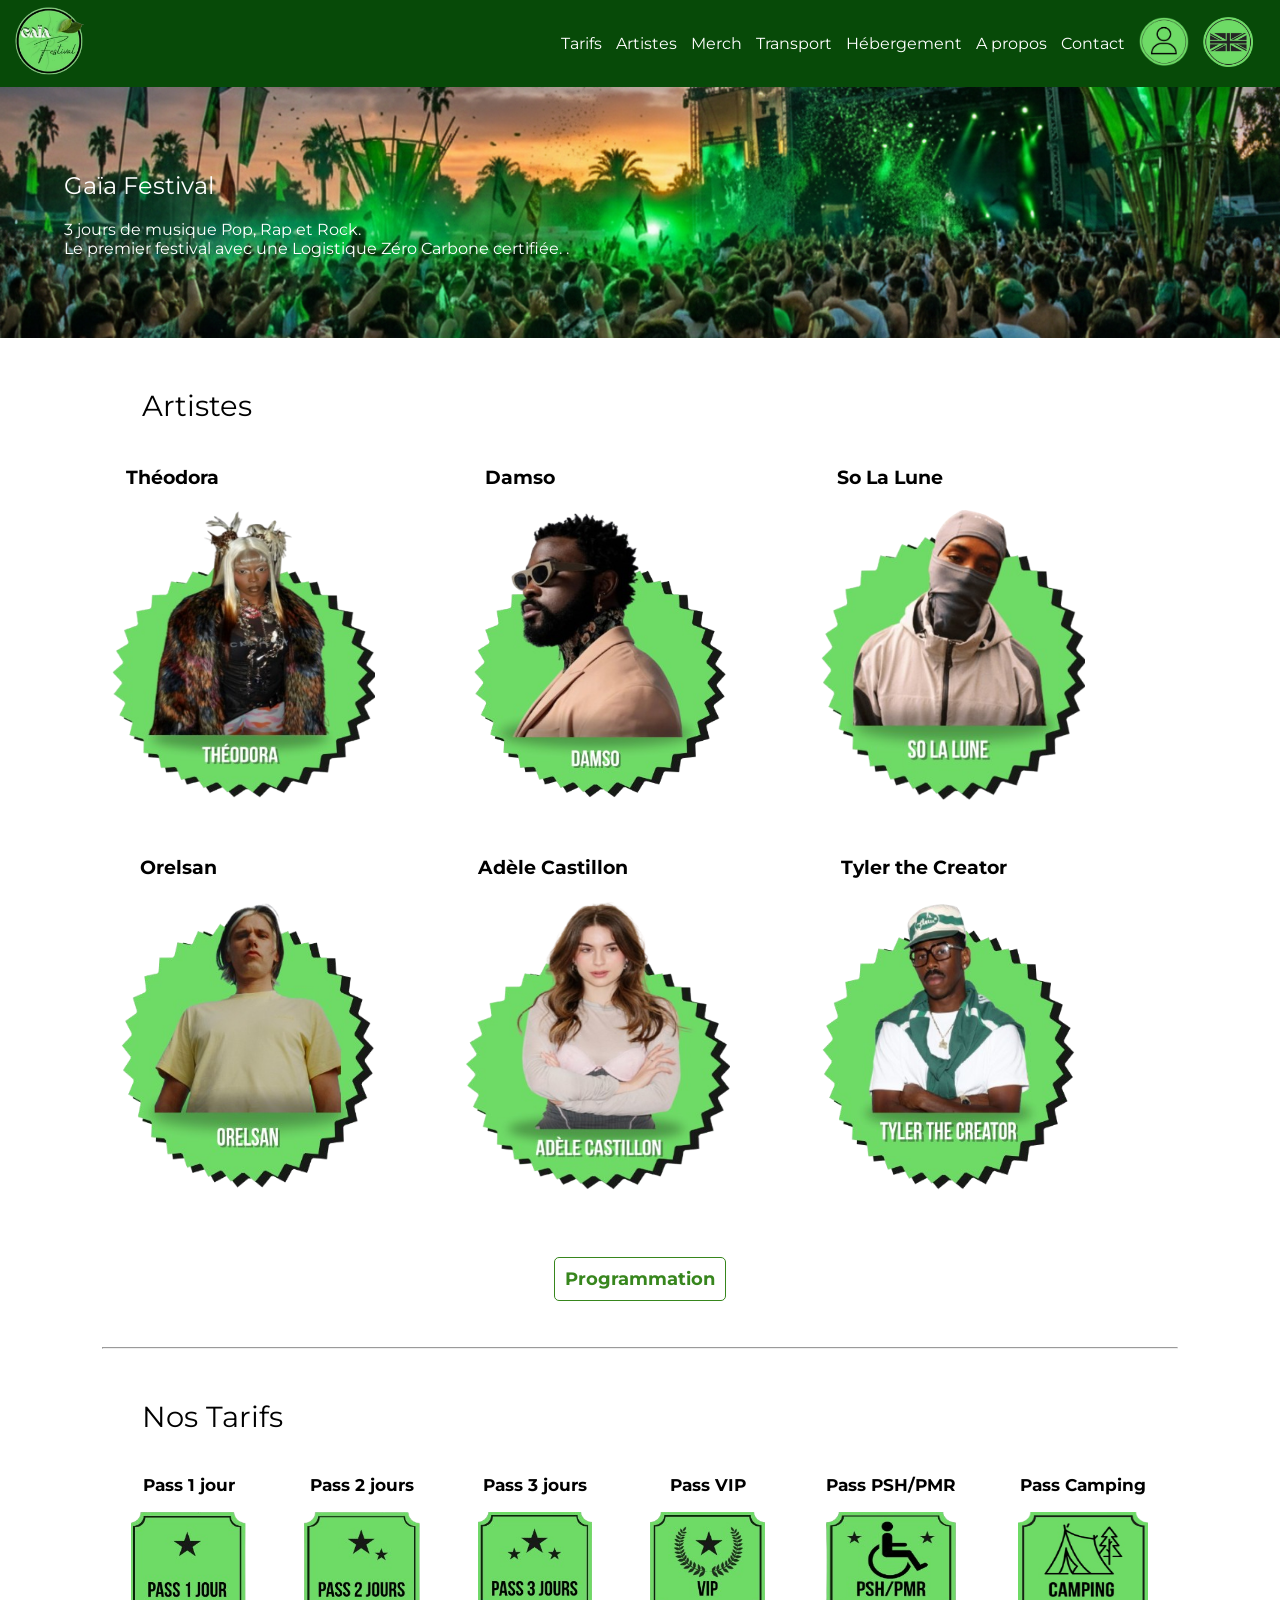
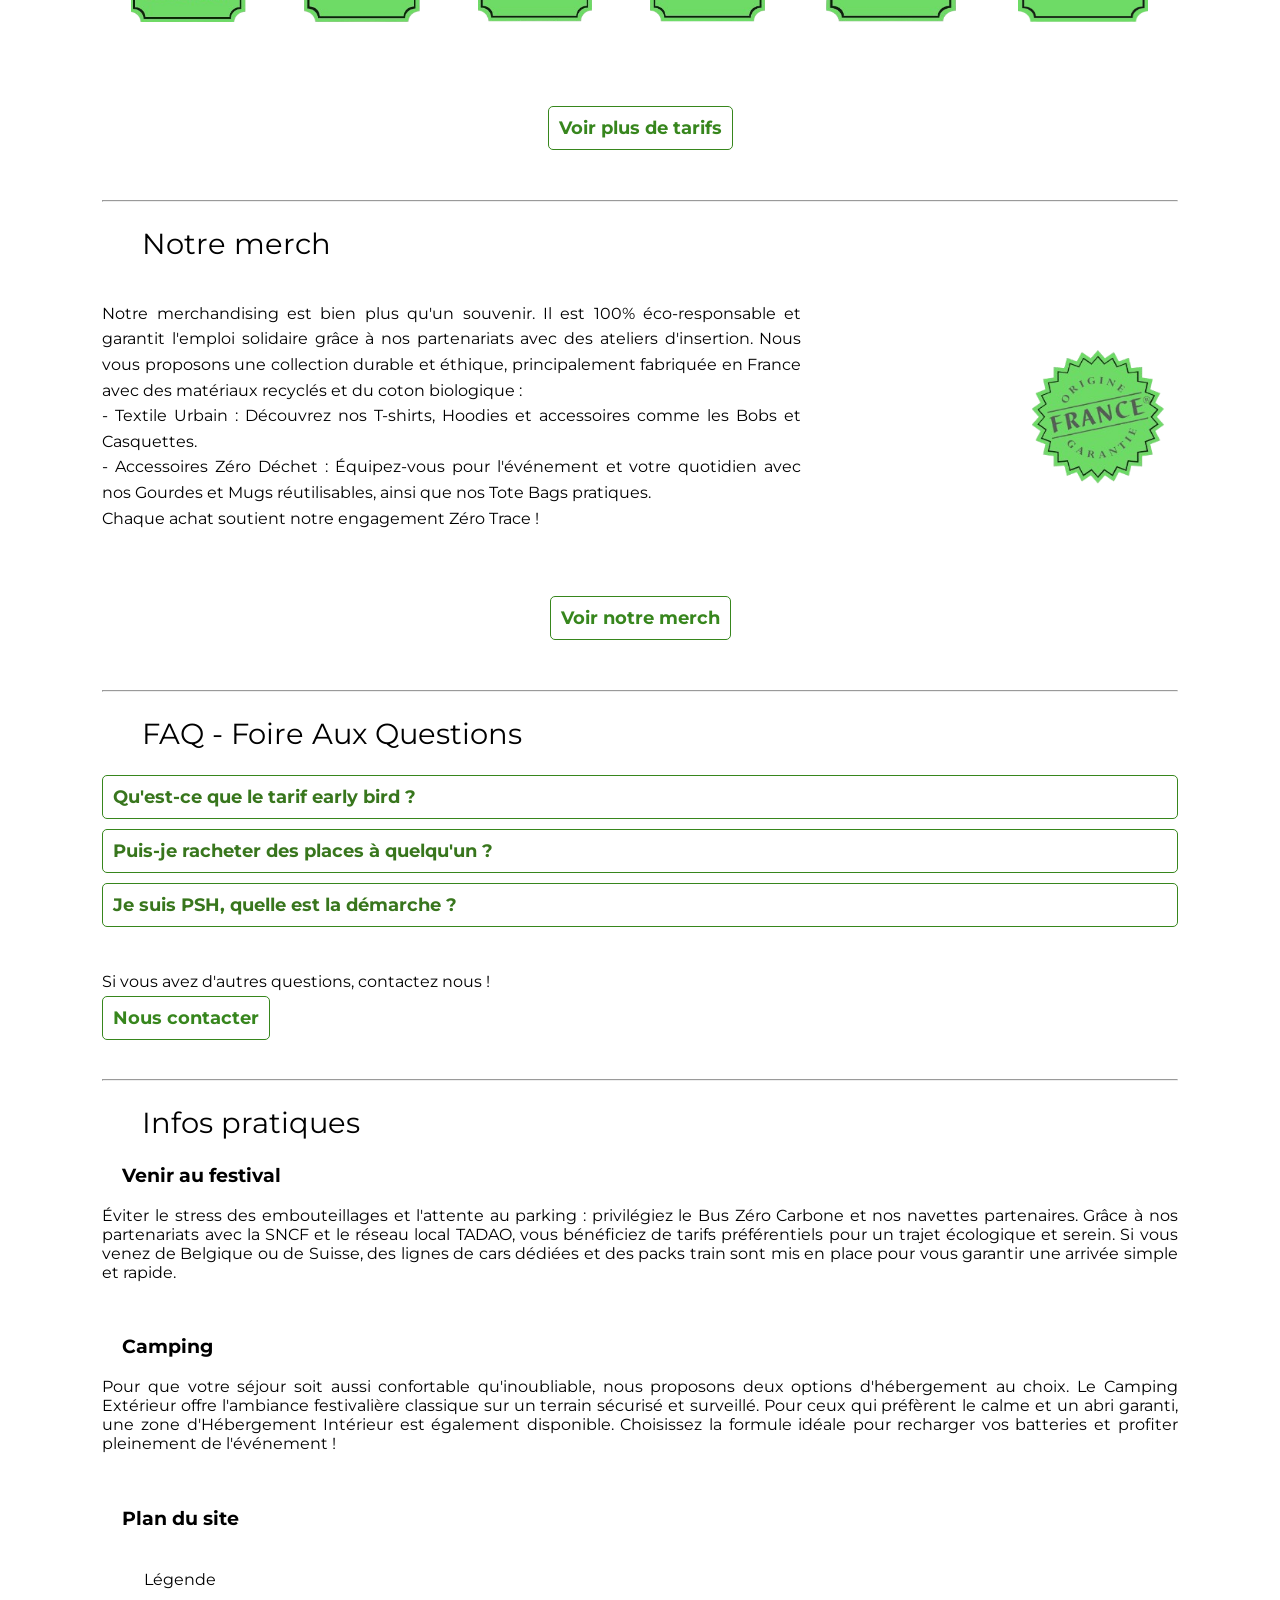
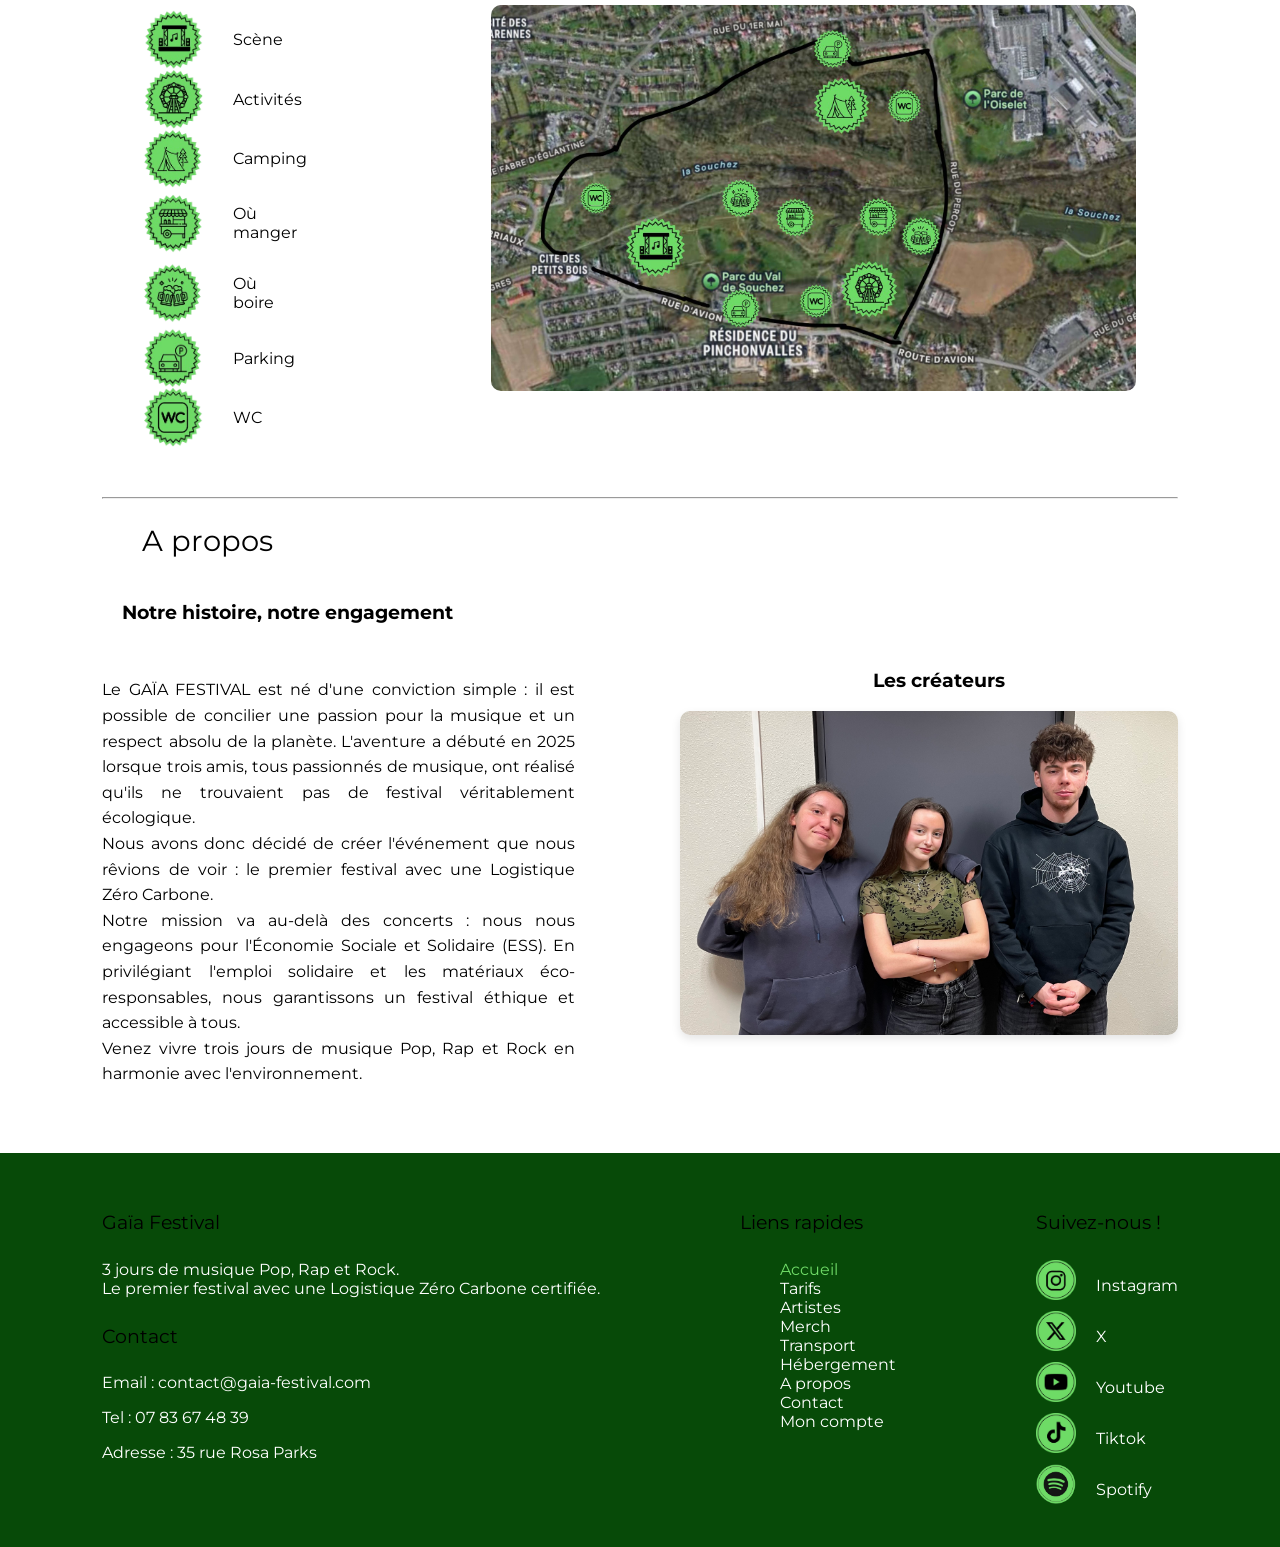
==== index.html @ 88a490f9 "Import du dossier" ====
<!doctype html>
<html lang="fr">
<head>
  <meta charset="UTF-8" />
  <title>Gaïa Festival</title>
  <link rel="stylesheet" href="Homepage_gaia_festival.css">
  <link rel="stylesheet" href="global.css">
    <link rel="icon" href="./images/GF-rbg.png"/>

  <link rel="preconnect" href="https://fonts.googleapis.com">
  <link rel="preconnect" href="https://fonts.gstatic.com" crossorigin>
  <link href="https://fonts.googleapis.com/css2?family=Montserrat:ital,wght@0,100..900;1,100..900&display=swap" rel="stylesheet">

  <link rel="preconnect" href="https://fonts.googleapis.com">
  <link rel="preconnect" href="https://fonts.gstatic.com" crossorigin>
  <link href="https://fonts.googleapis.com/css2?family=Bebas+Neue&family=Montserrat:ital,wght@0,100..900;1,100..900&display=swap" rel="stylesheet">
</head>

<body>

<header class="navigation">
    <div class="logo">
        <a href="#"><img src="images/GF-rbg.png" alt="Logo Gaia" class="logo_Gaia"></a>
    </div>
  <div class="nav-liens">
    <nav>
      <ul>
        <li><a href="tarifs_gaia_festival.html">Tarifs</a></li>
        <li><a href="artistes_gaia_festival.html">Artistes</a></li>
        <li><a href="merch_gaia_festival.html">Merch</a></li>
        <li><a href="transport_gaia_festival.html">Transport</a></li>
        <li><a href="hebergement_gaia_festival.html">Hébergement</a></li>
        <li><a href="apropos_gaia_festival.html">A propos</a></li>
        <li><a href="contact_gaia_festival.html">Contact</a></li>
          <li><a href="id_gaia_festival.html"><img src="images/id_user-rbg.png" alt="s'identifier" class="id_user"></a></li>
          <li><a href="Homepage_gaia_festival_ANGLAIS.html"><img src="images/anglais-rbg.png" alt="Anglais Logo" class="logo-anglais"></a></li>
      </ul>
    </nav>
  </div>
</header>

  <section class="banniere">
    <div class="hero">
      <div class="hero-content">
        <h1>Gaïa Festival</h1>
        <p>3 jours de musique Pop, Rap et Rock.<br>
          Le premier festival avec une Logistique Zéro Carbone certifiée.
          .</p>
      </div>
    </div>
  </section>


<main>
  <section class="artistes">
    <h2>Artistes</h2>
    <div class="artistes-container">
      <div class="bloc-artiste">
        <h3>Théodora</h3>
        <img src="images/artistes/theodora-rbg.png" alt="Theodora" class="theodora">
      </div>
      <div class="bloc-artiste">
        <h3>Damso</h3>
        <img src="images/artistes/damso-rbg.png" alt="Damso" class="damso">
      </div>
      <div class="bloc-artiste">
        <h3>So La Lune</h3>
        <img src="images/artistes/so_la_lune-rbg.png" alt="So La Lune" class="solalune">
      </div>
    </div>
    <div class="artistes-container">
      <div class="bloc-artiste">
        <h3>Orelsan</h3>
        <img src="images/artistes/orelsan-rbg.png" alt="Orelsan" class="orelsan">
      </div>
      <div class="bloc-artiste">
        <h3>Adèle Castillon</h3>
        <img src="images/artistes/adele_castillon-rbg.png" alt="Adèle Castillon" class="adele-castillon">
      </div>
      <div class="bloc-artiste">
        <h3>Tyler the Creator</h3>
        <img src="images/artistes/tyler_the_creator-rbg.png" alt="Tyler the Creator" class="tyler-the-creator">
      </div>
    </div>
      <div class="submit">
          <a href="artistes_gaia_festival.html" class="bouton">Programmation</a>
      </div>
      <br><br>
    <hr>
  </section>

  <section class="Tarifs">
    <h2>Nos Tarifs</h2>
    <div class="tarifs-container">
      <div class="tarifs-bloc">
        <p>Pass 1 jour</p>
        <img src="images/pass/pass_1_jour-rbg.png" alt="Pass 1 jour" class="pass-1">
      </div>
      <div class="tarifs-bloc">
        <p>Pass 2 jours</p>
        <img src="images/pass/pass_2_jours-rbg.png" alt="Pass 2 jours" class="pass-2">
      </div>
      <div class="tarifs-bloc">
        <p>Pass 3 jours</p>
        <img src="images/pass/pass_3_jours-rbg.png" alt="Pass 3 jour" class="pass-3">
      </div>
      <div class="tarifs-bloc">
        <p>Pass VIP</p>
        <img src="images/pass/vip-rbg.png" alt="Pass VIP" class="pass-vip">
      </div>
      <div class="tarifs-bloc">
        <p>Pass PSH/PMR</p>
        <img src="images/pass/psh_pmr-rbg.png" alt="Pass psh/pmr" class="pass-psh-pmr">
      </div>
      <div class="tarifs-bloc">
        <p>Pass Camping</p>
        <img src="images/pass/pass_camping-rbg.png" alt="Pass Camping" class="pass-camping">
      </div>
    </div>
      <div class="submit">
        <a href="tarifs_gaia_festival.html" class="bouton">Voir plus de tarifs</a>
      </div>
  </section>
  <hr>

  <section class="Merch">
    <h2>Notre merch</h2>
    <div class="merch-container">
      <p>Notre merchandising est bien plus qu'un souvenir. Il est 100% éco-responsable et garantit l'emploi solidaire grâce à nos partenariats avec des ateliers d'insertion.
Nous vous proposons une collection durable et éthique, principalement fabriquée en France avec des matériaux recyclés et du coton biologique :<br>
	- Textile Urbain : Découvrez nos T-shirts, Hoodies et accessoires comme les Bobs et Casquettes.<br>
	- Accessoires Zéro Déchet : Équipez-vous pour l'événement et votre quotidien avec nos Gourdes et Mugs réutilisables, ainsi que nos Tote Bags pratiques.<br>

Chaque achat soutient notre engagement Zéro Trace !</p>
      <img src="images/made_in_france-rbg.png" alt="Made in France">
    </div>
      <br>
      <div class="submit">
        <a href="merch_gaia_festival.html" class="bouton">Voir notre merch</a>
      </div>
  </section>
  <hr>

  <section class="FAQ">
    <h2>FAQ - Foire Aux Questions </h2>
    <div class="faq-container">
      <div class="faq-item">
        <input type="checkbox" id="faq1" class="faq-toggle">
        <label for="faq1" class="faq-question">Qu'est-ce que le tarif early bird ?</label>
        <div class="faq-rep">
          <p>Le tarif early bird est un tarif réduit accordé aux premiers acheteurs et sur une quantité limitée de places.
            Ce tarif n'est accessible que sur la billetterie officielle.
            Une fois le quota atteint, le tarif évoluera en phase regular.
            Ces tarifs seront alors accessibles chez tous les réseaux de ventes classiques : billetterie officielle, Ticketmaster, Fnac, Pass Culture, ...</p>
        </div>
      </div>
      <div class="faq-item">
        <input type="checkbox" id="faq2" class="faq-toggle">
        <label for="faq2" class="faq-question">Puis-je racheter des places à quelqu'un ?</label>
        <div class="faq-rep">
          <p>
            Oui, vous pouvez racheter et revendre des places, mais uniquement via nos plateformes officielles et partenaires !
            Nous mettons à votre disposition un service de revente sécurisé afin de garantir la validité des billets.
            Vous trouverez le lien vers la billetterie de revente officielle sur notre site.
            Attention : Nous vous invitons à la plus grande vigilance concernant l'achat de billets sur des plateformes non officielles ou des réseaux sociaux, car vous risqueriez d'être victime d'une arnaque.</p>
        </div>
      </div>
      <div class="faq-item">
        <input type="checkbox" id="faq3" class="faq-toggle">
        <label for="faq3" class="faq-question">Je suis PSH, quelle est la démarche ?</label>
        <div class="faq-rep">
          <p>Pour toute réservation de places PSH, nous vous invitons à faire votre demande ici.
            Si vous avez déjà acheté vos places et que vous avez besoin d'un replacement, merci d'en faire la demande à contact@gaia-festival.com pour prévenir de ce changement.</p>
        </div>
      </div>
    </div>
    <br>
      <p> Si vous avez d'autres questions, contactez nous !</p>
      <a href="contact_gaia_festival.html" class="bouton">Nous contacter</a>
  </section>
  <hr>

  <section class="infos_pratiques">
    <h2>Infos pratiques</h2>
    <div class="infos-container">
      <div class="venir-fest">
        <h3>Venir au festival</h3>
        <p>Éviter le stress des embouteillages et l'attente au parking : privilégiez le Bus Zéro Carbone et nos navettes partenaires. Grâce à nos partenariats avec la SNCF et le réseau local TADAO, vous bénéficiez de tarifs préférentiels pour un trajet écologique et serein. Si vous venez de Belgique ou de Suisse, des lignes de cars dédiées et des packs train sont mis en place pour vous garantir une arrivée simple et rapide.</p>
      </div>
        <br>
      <div class="camping">
        <h3>Camping</h3>
        <p>Pour que votre séjour soit aussi confortable qu'inoubliable, nous proposons deux options d'hébergement au choix. Le Camping Extérieur offre l'ambiance festivalière classique sur un terrain sécurisé et surveillé. Pour ceux qui préfèrent le calme et un abri garanti, une zone d'Hébergement Intérieur est également disponible. Choisissez la formule idéale pour recharger vos batteries et profiter pleinement de l'événement !</p>
      </div>
    </div>
      <br>
    <div class="plan-site">
      <h3>Plan du site</h3>
      <div class="plan-container">
        <div class="legende">
          <h4>Légende</h4>
          <div class="plan-icones">
            <div class="bloc-icone-plan">
              <img src="images/logo_plan/scene-rbg.png" alt="scène">
              <p>Scène</p>
            </div>
            <div class="bloc-icone-plan">
              <img src="images/logo_plan/activités-rbg.png" alt="activités">
              <p>Activités</p>
            </div>
            <div class="bloc-icone-plan">
              <img src="images/logo_plan/camping-rbg.png" alt="camping">
              <p>Camping</p>
            </div>
            <div class="bloc-icone-plan">
              <img src="images/logo_plan/food_truck-rbg.png" alt="foodtruck">
              <p>Où manger</p>
            </div>
            <div class="bloc-icone-plan">
              <img src="images/logo_plan/rp_damien_torché.png" alt="boire">
              <p>Où boire</p>
            </div>
            <div class="bloc-icone-plan">
              <img src="images/logo_plan/parking-rbg.png" alt="parking">
              <p>Parking</p>
            </div>
            <div class="bloc-icone-plan">
              <img src="images/logo_plan/wc-rbg.png" alt="wc">
              <p>WC</p>
            </div>
          </div>
        </div>
        <img src="images/logo_plan/plan-site.jpg" alt="plan-rbg" class="plan">
      </div>
    </div>
  </section>
    <hr>

  <section class="APropos">
    <h2>A propos</h2>
    <div class="APropos-container">
      <div class="APropos-titre-txt">
        <h3>Notre histoire, notre engagement</h3><br>
        <p>Le GAÏA FESTIVAL est né d'une conviction simple : il est possible de concilier une passion pour la musique et un respect absolu de la planète. L'aventure a débuté en 2025 lorsque trois amis, tous passionnés de musique, ont réalisé qu'ils ne trouvaient pas de festival véritablement écologique.<br>

          Nous avons donc décidé de créer l'événement que nous rêvions de voir : le premier festival avec une Logistique Zéro Carbone.<br>

          Notre mission va au-delà des concerts : nous nous engageons pour l'Économie Sociale et Solidaire (ESS). En privilégiant l'emploi solidaire et les matériaux éco-responsables, nous garantissons un festival éthique et accessible à tous. <br>

          Venez vivre trois jours de musique Pop, Rap et Rock en harmonie avec l'environnement.</p>
      </div>
        <br>
      <div class="Createurs">
        <h3>Les créateurs</h3>
        <img src="images/images/les_createurs(modification).jpeg" alt="Les Createurs">
      </div>
    </div>
  </section>

</main>

<footer class="footer">
  <div class="footer-container">
    <div class="footer-about_contact">
      <div class="footer-about">
        <h4>Gaïa Festival</h4>
        <p>3 jours de musique Pop, Rap et Rock.<br>
          Le premier festival avec une Logistique Zéro Carbone certifiée.</p>
      </div>
      <div class="footer-contact">
        <h4>Contact</h4>
        <p> Email : contact@gaia-festival.com</p>
        <p> Tel : 07 83 67 48 39 </p>
        <p> Adresse : 35 rue Rosa Parks</p>
      </div>
    </div>
    <div class="footer-nav">
      <h4>Liens rapides</h4>
      <ul>
        <li><a href="#" class="active">Accueil</a></li>
        <li><a href="tarifs_gaia_festival.html">Tarifs</a></li>
        <li><a href="artistes_gaia_festival.html">Artistes</a></li>
        <li><a href="merch_gaia_festival.html">Merch</a></li>
        <li><a href="transport_gaia_festival.html">Transport</a></li>
        <li><a href="hebergement_gaia_festival.html">Hébergement</a></li>
        <li><a href="apropos_gaia_festival.html">A propos</a></li>
        <li><a href="contact_gaia_festival.html">Contact</a></li>
          <li><a href="id_gaia_festival.html">Mon compte</a></li>
      </ul>
    </div>
    <div class="footer-social">
      <h4>Suivez-nous !</h4>
      <div class="social-icons">
        <div class="bloc-reseaux">
          <img src="images/logo_reseaux/insta-rbg.png" alt="Instagram">
          <a href="#"><p>Instagram</p></a>
        </div>
        <div class="bloc-reseaux">
          <img src="images/logo_reseaux/x-rbg.png" alt="X">
          <a href="#"><p>X</p></a>
        </div>
        <div class="bloc-reseaux">
          <img src="images/logo_reseaux/ytb-rbg.png" alt="Youtube">
          <a href="#"><p>Youtube</p></a>
        </div>
        <div class="bloc-reseaux">
          <img src="images/logo_reseaux/tiktok-rbg.png" alt="Tiktok">
          <a href="#"><p>Tiktok</p></a>
        </div>
        </div>
        <div class="bloc-reseaux">
          <img src="images/logo_reseaux/spotify-rbg.png" alt="Spotify">
          <a href="#"><p>Spotify</p></a>
        </div>
      </div>
    </div>
  </div>
</footer>

</body>
</html>
---- Homepage_gaia_festival.css ----
.hero{
    background-image: url("images/images/gaia_hero_banniere.png");
    background-size: cover;
    background-position: center;
    background-repeat: no-repeat;
    padding: 5%;
    color: #ffffff;
}

.hero-content {
    text-align: left;
}

main {
    margin-right: 8%;
    margin-left: 8%;
}

.artistes-container {
    display: flex;
    flex-wrap: wrap;
    justify-content: center;
}

.bloc-artistes {
    display: flex;
    flex-direction: column;
    align-items: center;
}

.theodora, .damso, .solalune, .orelsan, .adele-castillon, .tyler-the-creator {
    width: 75%;
    height: 75%;
}

.tarifs-container {
    display: flex;
    flex-wrap: wrap;
    justify-content: space-around;
    padding-bottom: 5%;
}

.tarifs-bloc {
    display: flex;
    flex-direction: column;
    align-items: center;
}

.tarifs-bloc p {
    text-align: center;
    font-size: 17px;
    font-weight: bold;
}

.pass-1, .pass-2, .pass-3, .pass-psh-pmr, .pass-camping {
    width: 105%;
    height: 70%;
    max-width: 130px;
    max-height: 110px;
    text-align: center;
}

.pass-vip{
    width: 105%;
    height: 70%;
    max-width: 130px;
    max-height: 110px;
    text-align: center;
}

.merch-container {
    display: flex;
    align-items: center;
    justify-content: space-between;
    gap: 40px;
    margin-top: 20px;
}

.merch-container p {
    flex: 1;
    max-width: 65%;
    text-align: justify;
    line-height: 1.6;
}

.merch-container img {
    width: 170px;
    height: auto;
    object-fit: contain;
}

.submit {
    display: flex;
    justify-content: center;
    margin-top: 30px;
}

.faq-toggle{
    display: none;
}

.faq-question {
    display: block;
    font-weight: bold;
    font-size: 18px;
    color: #38761D;
    margin-bottom: 10px;
    cursor: pointer;
    padding: 10px;
    border: 1px solid #37861D;
    border-radius: 5px;
    background-color: white;
    transition: all 0.4s ease;
}

.faq-question:hover {
    background-color: #38761D;
    color: white;
}

.faq-rep{
    font-size: 16px;
    color: #555;
    max-height: 0;
    overflow: hidden;
    transition: max-height 1.5s ease;
}

.faq-toggle:checked + .faq-question + .faq-rep {
    max-height: 200px;
    margin-top: 10px;
}

.infos-container{
    justify-content: space-around;
    align-items: center;
}

.venir-fest, .camping {
    text-align: justify;
}

.logo-plan{
    max-width: 80%;
    max-height: 70px;
    display: flex;
    flex-direction: column;
}

.plan{
    max-width: 60%;
    max-height: 60%;
    border-radius: 10px;
    align-self: center;
}

.plan-container {
    display: flex;
    flex-wrap: wrap;
    align-items: center;
    justify-content: space-around;
}

.plan-icones{
    display: flex;
    flex-direction: column;
}

.bloc-icone-plan {
    display: flex;
    align-items: center;
    max-width: 15%;
    max-height: 2%;
}

.bloc-icone-plan img{
    margin-right: 30px;
    max-width: 150%;
    max-height: 150%;
}

.APropos-container {
    display: flex;
    align-items: center;
    justify-content: space-between;
    gap: 40px;
    margin-top: 20px;
}

.APropos-titre-txt {
    flex: 1;
    max-width: 55%;
}

.APropos-titre-txt > p {
    text-align: justify;
    padding-right: 5%;
    line-height: 1.6;
}

.Createurs {
    flex: 1;
    display: flex;
    flex-direction: column;
    align-items: center;
}

.Createurs img {
    width: 100%;
    max-width: 500px;
    height: auto;
    border-radius: 10px;
    box-shadow: 0 4px 10px rgba(0,0,0,0.1);
}
---- global.css ----
body {
    font-family: "Montserrat", sans-serif;
    font-weight: 400;
    font-style: normal;
    margin: 0;
    padding: 0;
}

h1,h2,h3,h4 {
    font-family: "Montserrat", sans-serif;
    font-optical-sizing: auto;
    font-weight: 400;
    font-style: normal;
}

h2 {
    font-size: 1.8em;
    font-weight: bold;
    margin-left: 20px;
    font-family: "Montserrat", sans-serif;
    font-optical-sizing: auto;
    font-weight: 400;

    padding-left: 20px;
}

h3 {
    margin-left : 20px;
    font-weight: bold;
}

.hr {
    border: none;
    height: 10px;
    color: #38761D;
    width: 80%;
    margin: 40px auto;
}

.bouton {
    font-family: "Montserrat", sans-serif;
    font-optical-sizing: auto;
    font-style: normal;

    text-align: center;
    justify-content: center;
    font-weight: bold;
    font-size: 18px;
    color: #37861D;
    border: 1px solid #37861D;
    border-radius: 5px;
    background-color: white;


    padding: 10px;
    text-decoration: none;
    transition: all 0.4s ease;

}

.bouton:hover {
    background-color: #074A08;
    color: #ffffff;
    border-radius: 5px;
}

section {
    margin-bottom: 50px;
}

.vert {
    color: #074A08;
}

.logo-anglais {
    max-width: 50px;
    max-height: 50px;
    margin-right: 20px;
}

.id_user {
    max-width: 50px;
    max-height: 50px;
}

.logo-francais {
    max-width: 95px;
    max-height: 50px;
    margin-left: -20px;
}

.logo img {
    max-width: 70px;
    max-height: 70px;
    margin: 10% 20%;
}

.navigation {
    background-color: #074A08;
    display: flex;
    flex-wrap: nowrap;
    justify-content: space-between;
    align-items: center;
    position: sticky;
    top: 0;
    z-index: 1000;
    max-height: 130px;
}

.nav-liens ul {
    list-style: none;
    display: flex;
    flex-wrap: nowrap;
    align-items: center;
    margin: 0;
    padding: 0;
}

.nav-liens ul li {
    margin: 7px;
}

.nav-liens ul li a{
    color: #ffffff;
    text-decoration: none;
}

.nav-liens ul li a.active{
    color: #6FDB67;
}

.nav-liens ul li a:hover {
    transition: color 0.15s;
    color: #171A17;
}

.footer{
    background-color: #074A08;
    padding: 2em;
}

.footer-container h4 {
    font-size: 1.2em;
}

.footer-container h3 {
    font-size: 1.5em;
}

.footer-container {
    display: flex;
    justify-content: space-around;
}

.footer-img {
    align-items: center;
}

.footer-about_contact p {
    color: #ffffff
}

.footer-nav ul {
    list-style: none;
    margin-bottom: 8px;
}

.footer-nav ul li a{
    color: #ffffff;
    text-decoration: none;
}

.footer-nav ul li a.active {
    color: #6FDB67;
}

.footer-nav ul li a:hover {
    transition: color 0.15s;
    color: #171A17;
}

.bloc-reseaux {
    display: flex;
}

.bloc-reseaux a {
    text-decoration: none;
}

.bloc-reseaux p {
    color: #ffffff;
    display: block;
    align-self: center;
}

.bloc-reseaux p:hover {
    transition: color 0.15s;
    color: #171A17;
}

.bloc-reseaux img {
    width: 40px;
    height: 40px;
    margin-right: 20px;
}

.submit{
    display: flex;
    justify-content: center;
}
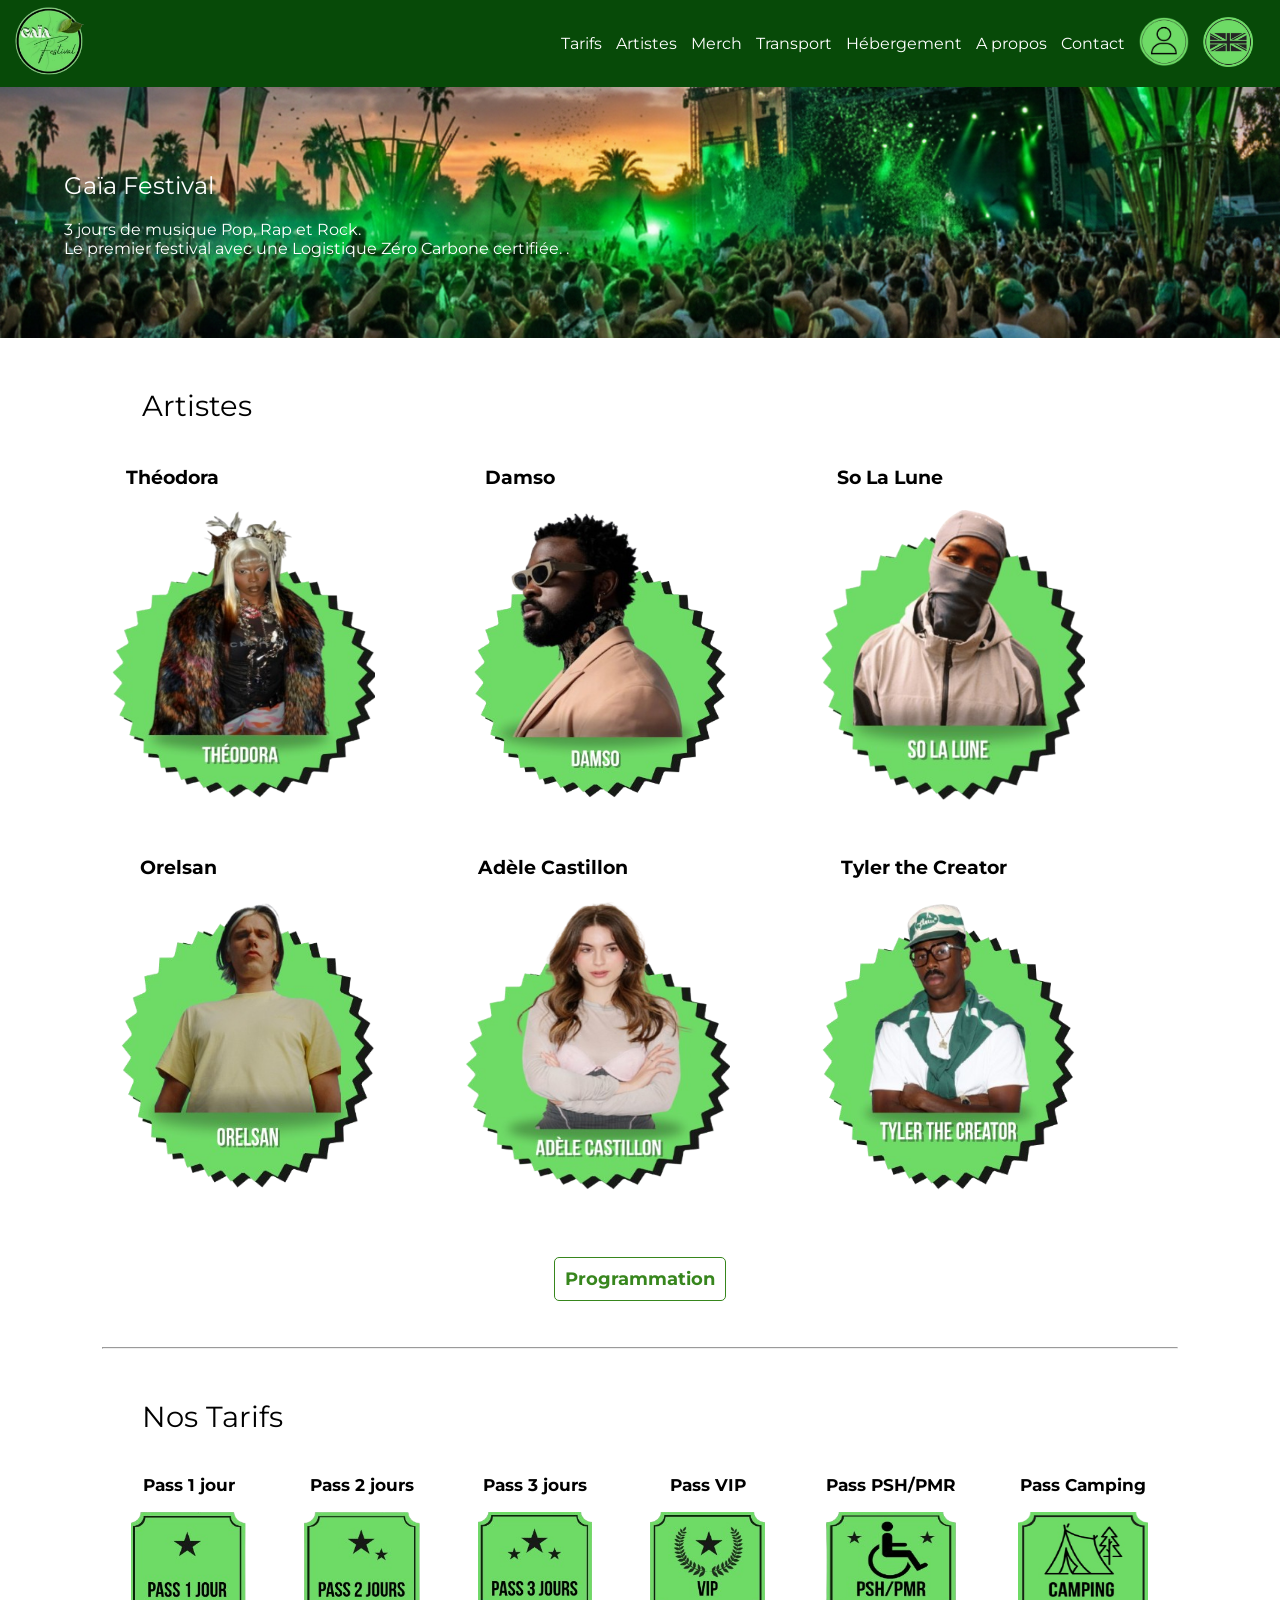
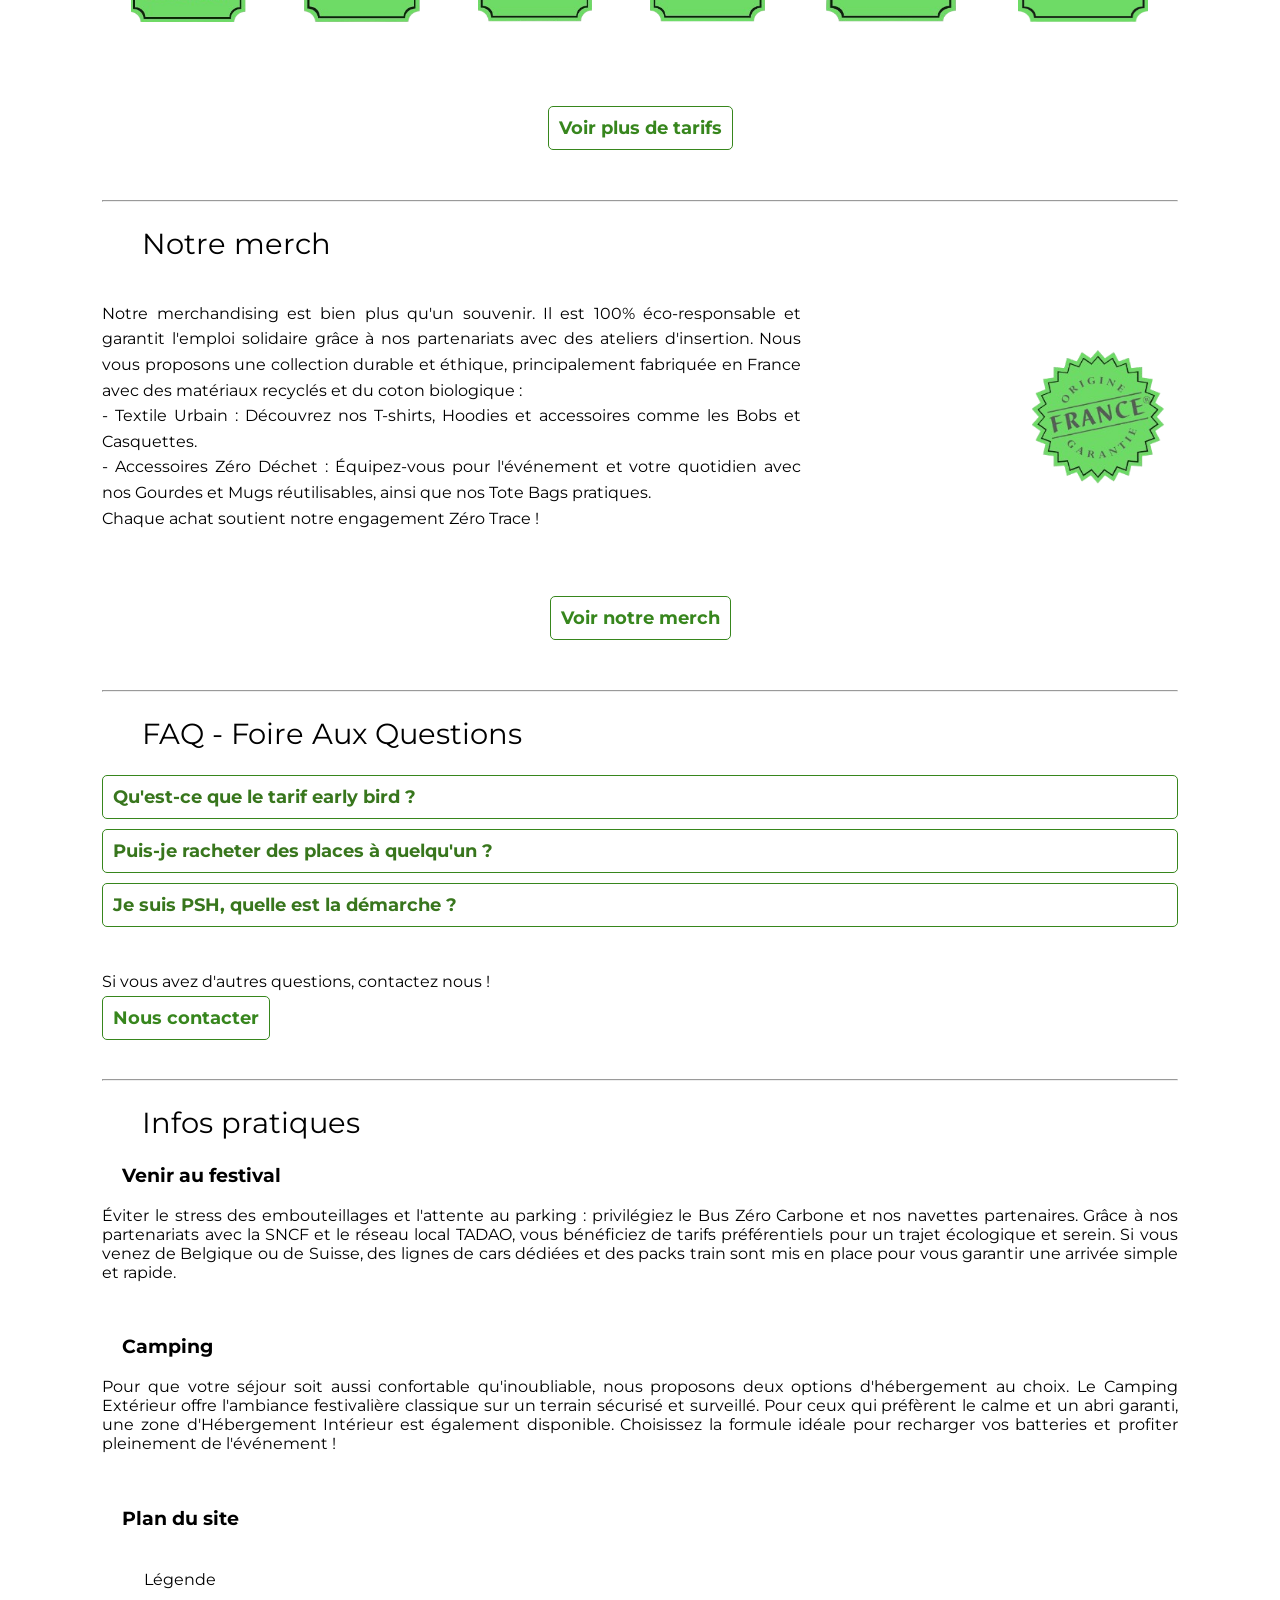
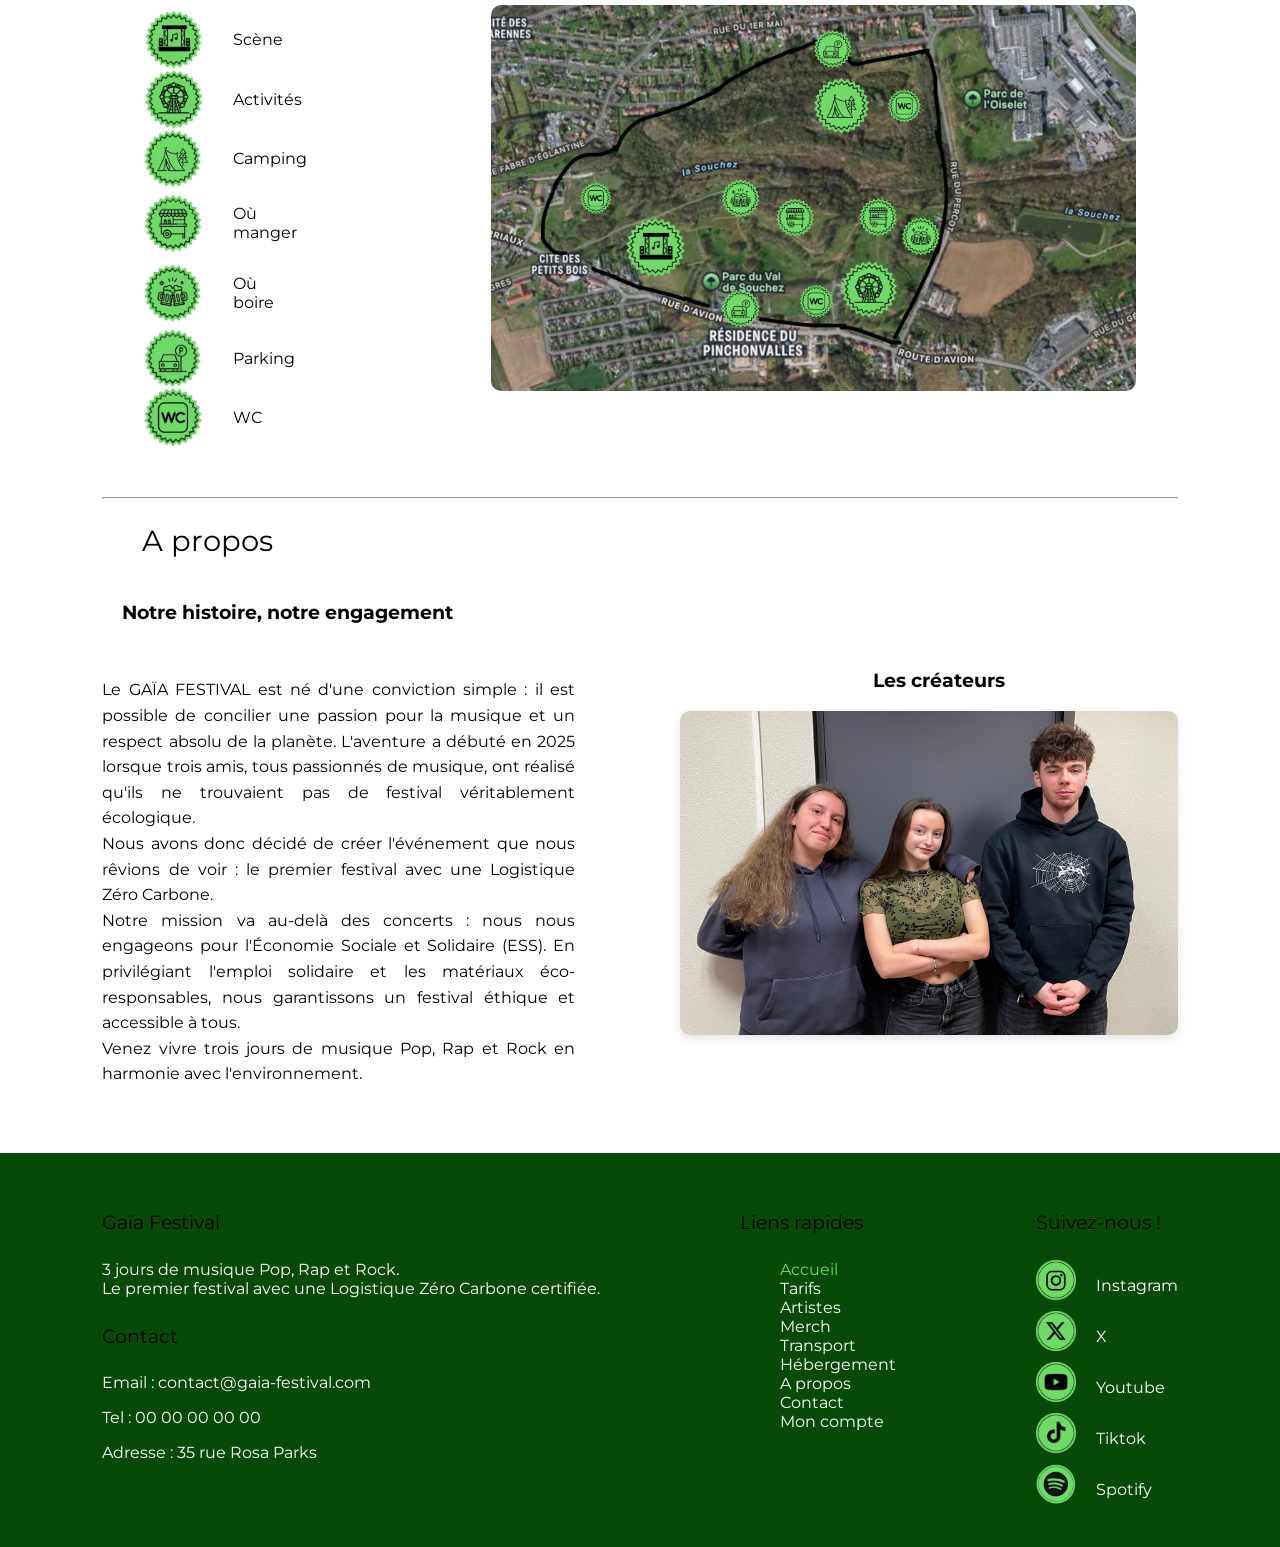
==== commit 3dd8283f: "Enlever un num + enlever un comm" ====
--- a/index.html
+++ b/index.html
@@ -270,7 +270,7 @@
       <div class="footer-contact">
         <h4>Contact</h4>
         <p> Email : contact@gaia-festival.com</p>
-        <p> Tel : 07 83 67 48 39 </p>
+          <p> Tel : 00 00 00 00 00 </p>
         <p> Adresse : 35 rue Rosa Parks</p>
       </div>
     </div>
